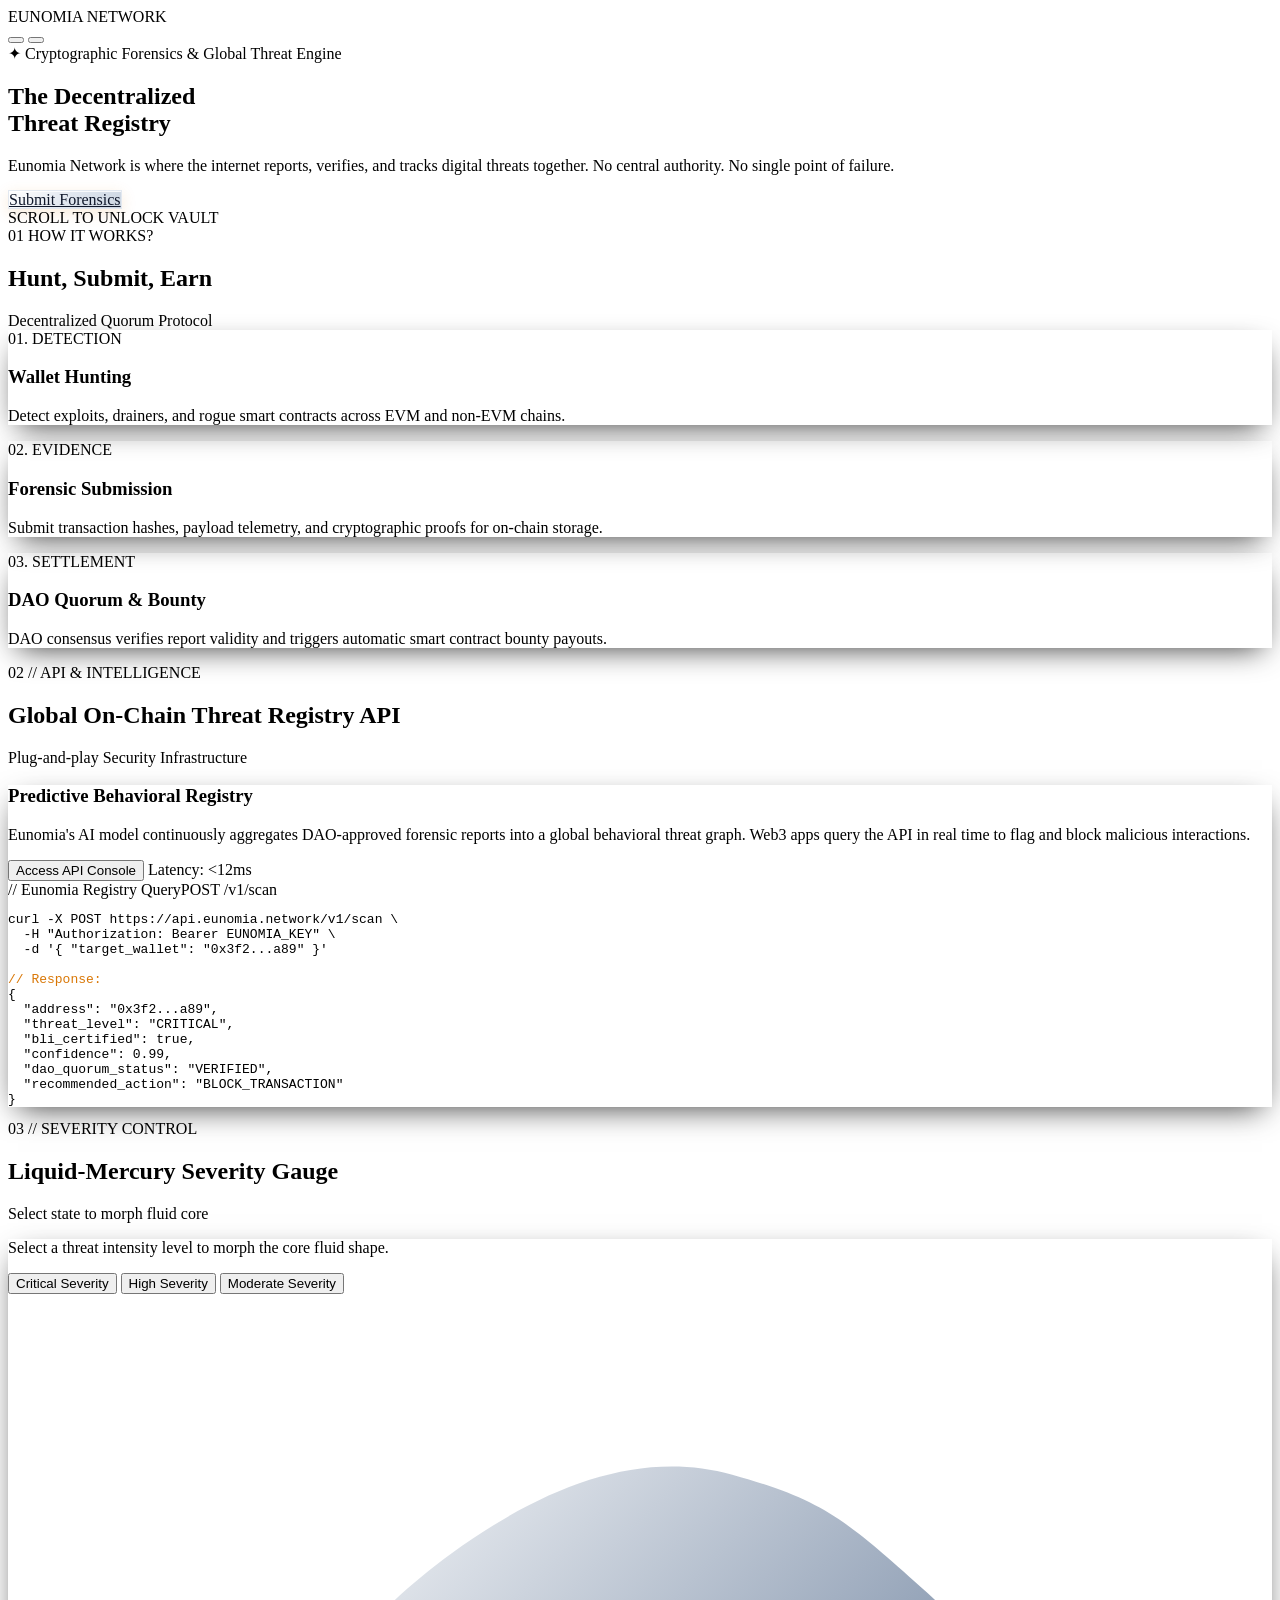
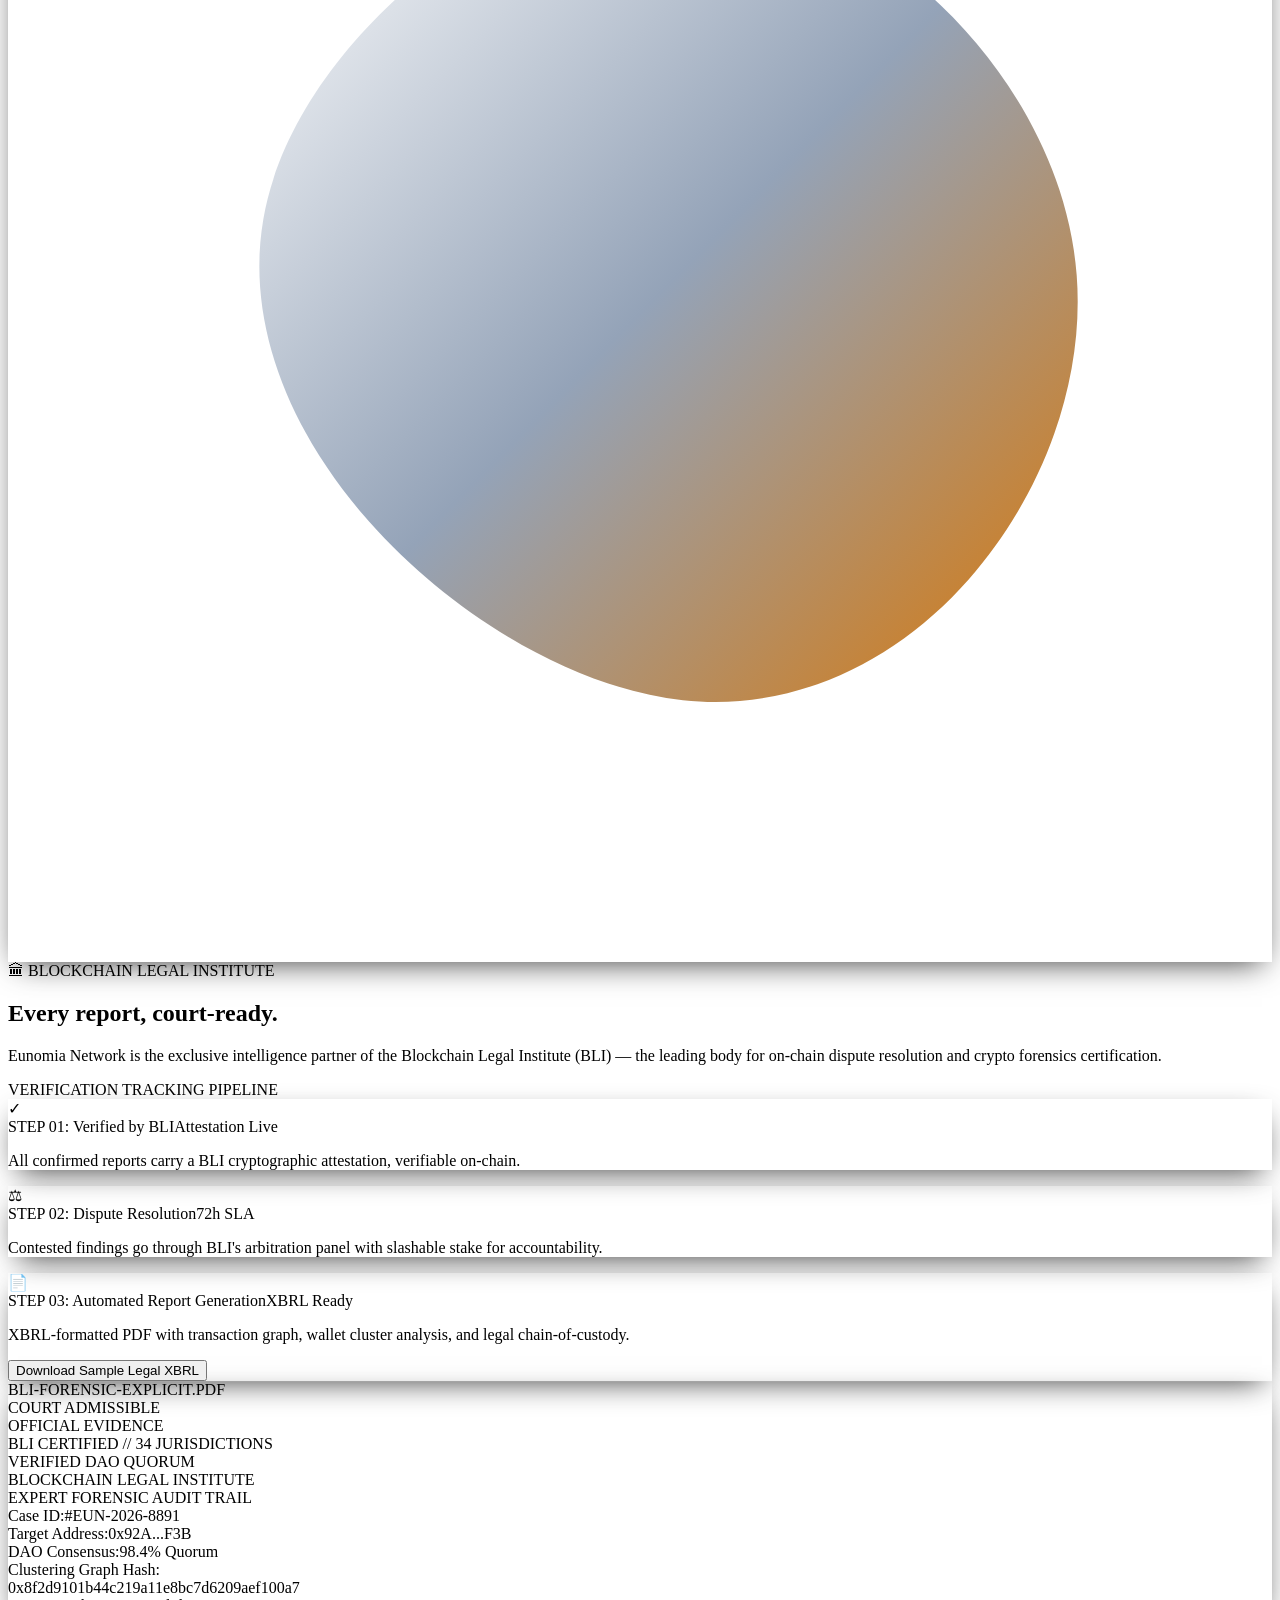
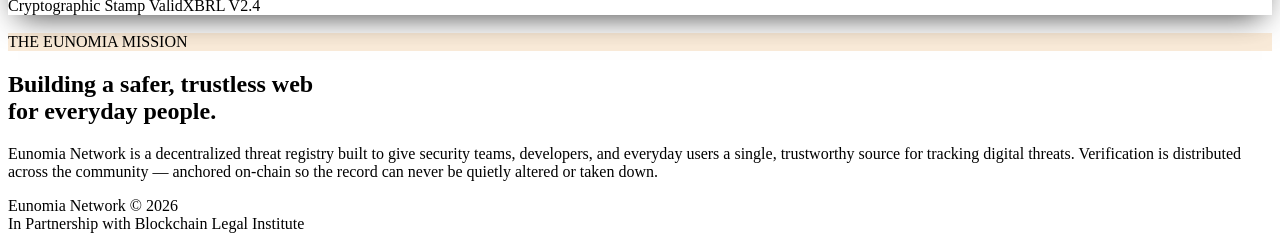
==== index.html @ 3f7b5fd6 "feat: restructure monolithic HTML into organised static site - index.html      clean HTML, CDN scrip" ====
<!DOCTYPE html>
<html lang="en" class="dark scroll-smooth">
<head>
  <meta charset="UTF-8" />
  <meta name="viewport" content="width=device-width, initial-scale=1.0" />
  <title>Eunomia Network // On-Chain Forensics & Threat Registry</title>

  <script src="https://cdn.tailwindcss.com"></script>
  <script src="js/tailwind.config.js"></script>

  <script src="https://unpkg.com/lucide@latest"></script>

  <link rel="preconnect" href="https://fonts.googleapis.com">
  <link rel="preconnect" href="https://fonts.gstatic.com" crossorigin>
  <link href="https://fonts.googleapis.com/css2?family=Plus+Jakarta+Sans:wght@300;400;500;600;700;800&family=JetBrains+Mono:wght@400;500;600&display=swap" rel="stylesheet">

  <!-- wallet.js must be sync BEFORE Alpine's defer so alpine:init fires correctly -->
  <script src="js/wallet.js"></script>
  <script defer src="https://cdn.jsdelivr.net/npm/alpinejs@3.x.x/dist/cdn.min.js"></script>

  <script src="https://cdnjs.cloudflare.com/ajax/libs/three.js/r128/three.min.js"></script>
  <script src="https://cdnjs.cloudflare.com/ajax/libs/gsap/3.12.2/gsap.min.js"></script>
  <script src="https://cdnjs.cloudflare.com/ajax/libs/gsap/3.12.2/ScrollTrigger.min.js"></script>

  <link rel="stylesheet" href="css/styles.css">
</head>

<body x-data="appState"
  class="bg-bgLight dark:bg-bgDark text-gray-900 dark:text-white font-sans antialiased min-h-screen overflow-x-hidden">

  <!-- NAV -->
  <header class="fixed top-4 left-0 w-full z-40 px-6 flex items-center justify-between pointer-events-none">
    <div class="pointer-events-auto bg-cardBgLight/80 dark:bg-cardBgDark/80 backdrop-blur-md border border-cardBorderLight dark:border-cardBorderDark rounded-full px-4 py-2 flex items-center gap-3 shadow-lg">
      <span class="w-2.5 h-2.5 bg-amberAccent rounded-full inline-block animate-ping"></span>
      <span class="text-xs font-bold tracking-wider text-gray-800 dark:text-gray-200">EUNOMIA NETWORK</span>
    </div>
    <div class="pointer-events-auto flex items-center gap-3">
      <button @click="toggleTheme()" class="bg-cardBgLight/80 dark:bg-cardBgDark/80 backdrop-blur-md border border-cardBorderLight dark:border-cardBorderDark rounded-full p-2.5 shadow-lg text-gray-700 dark:text-gray-300 hover:text-amberAccent transition">
        <template x-if="darkMode"><i data-lucide="sun" class="w-4 h-4 text-amberAccent"></i></template>
        <template x-if="!darkMode"><i data-lucide="moon" class="w-4 h-4 text-gray-800"></i></template>
      </button>
      <button @click="walletModalOpen = true" class="bg-cardBgLight/90 dark:bg-cardBgDark/90 backdrop-blur-md border border-cardBorderLight dark:border-cardBorderDark hover:border-amberAccent/60 rounded-full px-5 py-2.5 shadow-lg text-xs font-mono font-semibold flex items-center gap-2.5 text-gray-800 dark:text-gray-100 transition group">
        <i data-lucide="wallet" class="w-4 h-4 text-amberAccent group-hover:scale-110 transition-transform"></i>
        <span x-text="walletConnected ? walletAddress : 'Connect Wallet'"></span>
      </button>
    </div>
  </header>

  <!-- WALLET MODAL -->
  <div x-show="walletModalOpen"
    x-transition:enter="transition ease-out duration-300" x-transition:enter-start="opacity-0" x-transition:enter-end="opacity-100"
    x-transition:leave="transition ease-in duration-200" x-transition:leave-start="opacity-100" x-transition:leave-end="opacity-0"
    @keydown.escape.window="walletModalOpen = false"
    class="fixed inset-0 z-50 flex items-center justify-center p-4 bg-black/60 backdrop-blur-md" style="display:none">
    <div @click.away="walletModalOpen = false" class="metallic-card w-full max-w-md bg-cardBgLight dark:bg-cardBgDark border border-cardBorderLight dark:border-cardBorderDark rounded-2xl p-6 shadow-2xl space-y-6">
      <div class="flex items-center justify-between border-b border-cardBorderLight dark:border-cardBorderDark pb-4">
        <div class="flex items-center gap-2">
          <span class="w-2 h-2 rounded-full bg-amberAccent animate-pulse"></span>
          <h3 class="text-sm font-bold text-gray-900 dark:text-white font-mono">Connect Web3 Wallet</h3>
        </div>
        <button @click="walletModalOpen = false" class="text-gray-400 hover:text-white transition"><i data-lucide="x" class="w-4 h-4"></i></button>
      </div>
      <div class="grid grid-cols-2 gap-2 p-1 bg-gray-100 dark:bg-zinc-900 rounded-xl border border-cardBorderLight dark:border-cardBorderDark text-xs font-mono">
        <button @click="selectedChain='evm'" :class="selectedChain==='evm'?'bg-cardBgLight dark:bg-cardBgDark text-amberAccent shadow-sm':'text-gray-500 hover:text-gray-900 dark:hover:text-gray-200'" class="py-2 rounded-lg transition font-semibold">EVM Chains</button>
        <button @click="selectedChain='solana'" :class="selectedChain==='solana'?'bg-cardBgLight dark:bg-cardBgDark text-amberAccent shadow-sm':'text-gray-500 hover:text-gray-900 dark:hover:text-gray-200'" class="py-2 rounded-lg transition font-semibold">Solana Ecosystem</button>
      </div>
      <div class="space-y-2.5">
        <template x-if="selectedChain==='evm'">
          <div class="space-y-2">
            <button @click="connectBrowserWallet('metamask')" class="w-full flex items-center justify-between p-3.5 bg-gray-50 dark:bg-zinc-900/60 hover:bg-amberGlow border border-cardBorderLight dark:border-cardBorderDark rounded-xl transition group text-left">
              <div class="flex items-center gap-3">
                <div class="w-8 h-8 rounded-lg bg-orange-500/10 border border-orange-500/30 flex items-center justify-center p-1.5">
                  <svg viewBox="0 0 318.6 318.6" fill="none"><path d="M274.1 35.5L174.6 109.4L193 6.5C193.8 1.9 188.3-1.3 184.8 1.8L111.3 66.8L129.8 6.5C130.6 1.9 125.1-1.3 121.6 1.8L22.1 35.5C18.4 36.8 16.5 41 18 44.7L60.5 150.3L2.4 191.6C-.8 193.9-.8 198.7 2.4 201L88.9 262.5C90.7 263.8 93 264.1 95 263.3L157.3 238.8C158.6 238.3 160 238.3 161.3 238.8L223.6 263.3C225.6 264.1 227.9 263.8 229.7 262.5L316.2 201C319.4 198.7 319.4 193.9 316.2 191.6L258.1 150.3L300.6 44.7C302.1 41 300.2 36.8 296.5 35.5H274.1Z" fill="#E17726"/></svg>
                </div>
                <div><div class="text-xs font-bold text-gray-900 dark:text-white">MetaMask</div><div class="text-[10px] text-subtleTextLight dark:text-subtleTextDark font-mono">Injected EVM Provider</div></div>
              </div>
              <i data-lucide="chevron-right" class="w-4 h-4 text-gray-500 group-hover:translate-x-1 transition-transform"></i>
            </button>
            <button @click="connectBrowserWallet('coinbase')" class="w-full flex items-center justify-between p-3.5 bg-gray-50 dark:bg-zinc-900/60 hover:bg-amberGlow border border-cardBorderLight dark:border-cardBorderDark rounded-xl transition group text-left">
              <div class="flex items-center gap-3">
                <div class="w-8 h-8 rounded-lg bg-blue-500/10 border border-blue-500/30 flex items-center justify-center p-1.5">
                  <svg viewBox="0 0 1024 1024" fill="none"><circle cx="512" cy="512" r="512" fill="#0052FF"/><path d="M512 212C346.3 212 212 346.3 212 512s134.3 300 300 300 300-134.3 300-300S677.7 212 512 212zM432 602c-11 0-20-9-20-20V442c0-11 9-20 20-20h160c11 0 20 9 20 20v140c0 11-9 20-20 20H432z" fill="white"/></svg>
                </div>
                <div><div class="text-xs font-bold text-gray-900 dark:text-white">Coinbase Wallet</div><div class="text-[10px] text-subtleTextLight dark:text-subtleTextDark font-mono">SDK & Extension</div></div>
              </div>
              <i data-lucide="chevron-right" class="w-4 h-4 text-gray-500 group-hover:translate-x-1 transition-transform"></i>
            </button>
          </div>
        </template>
        <template x-if="selectedChain==='solana'">
          <div class="space-y-2">
            <button @click="connectSolanaWallet('backpack')" class="w-full flex items-center justify-between p-3.5 bg-gray-50 dark:bg-zinc-900/60 hover:bg-amberGlow border border-cardBorderLight dark:border-cardBorderDark rounded-xl transition group text-left">
              <div class="flex items-center gap-3">
                <div class="w-8 h-8 rounded-lg bg-red-500/10 border border-red-500/30 flex items-center justify-center p-1.5">
                  <svg viewBox="0 0 120 120" fill="none"><rect width="120" height="120" rx="28" fill="#E33E38"/><path d="M35 38a7 7 0 017-7h36a7 7 0 017 7v44a7 7 0 01-7 7H42a7 7 0 01-7-7V38z" fill="white"/><path d="M45 45h30v10H45z" fill="#E33E38"/></svg>
                </div>
                <div><div class="text-xs font-bold text-gray-900 dark:text-white">Backpack</div><div class="text-[10px] text-subtleTextLight dark:text-subtleTextDark font-mono">Solana & xNFT Native</div></div>
              </div>
              <i data-lucide="chevron-right" class="w-4 h-4 text-gray-500 group-hover:translate-x-1 transition-transform"></i>
            </button>
            <button @click="connectSolanaWallet('phantom')" class="w-full flex items-center justify-between p-3.5 bg-gray-50 dark:bg-zinc-900/60 hover:bg-amberGlow border border-cardBorderLight dark:border-cardBorderDark rounded-xl transition group text-left">
              <div class="flex items-center gap-3">
                <div class="w-8 h-8 rounded-lg bg-purple-500/10 border border-purple-500/30 flex items-center justify-center p-1.5">
                  <svg viewBox="0 0 128 128" fill="none"><circle cx="64" cy="64" r="64" fill="#AB9FF2"/><path d="M100.5 64C100.5 83.6 84.6 99.5 65 99.5c-11.3 0-21.3-5.3-27.8-13.5-1.2-1.5.2-3.5 2-3.1 5.5 1.1 11.2.6 16.4-1.6 8.8-3.7 14.7-11.7 15.4-21.2.8-10.1-4.2-19.3-12.5-23.7C55.1 34.6 51.1 33.5 47 33.5c-15.7 0-28.5 12.8-28.5 28.5 0 .8 0 1.7.1 2.5.1 1.4-1.4 2.5-2.8 2-.5-.2-1-.5-1.5-1C13.1 64.1 12.4 62.4 12.4 60.5 12.4 44.5 25.4 31.5 41.5 31.5c4.8 0 9.4 1.2 13.4 3.3C67.1 41.2 75 53.8 75 68c0 10-4.2 18.9-10.9 25.3-1.3 1.2-.3 3.4 1.4 3.3.7-.1 1.3-.1 2-.1C84.6 96.5 98.5 82.6 98.5 66.5c0-.8 0-1.6-.1-2.5-.1-1.5 1.5-2.6 2.9-1.9 1.5.7 1.7 2.5 1.7 4 0 .6-.1 1.3-.1 2-.1-.1-.3-.1-.4-.1z" fill="white"/></svg>
                </div>
                <div><div class="text-xs font-bold text-gray-900 dark:text-white">Phantom</div><div class="text-[10px] text-subtleTextLight dark:text-subtleTextDark font-mono">Solana Extension</div></div>
              </div>
              <i data-lucide="chevron-right" class="w-4 h-4 text-gray-500 group-hover:translate-x-1 transition-transform"></i>
            </button>
          </div>
        </template>
      </div>
      <div class="pt-2 border-t border-cardBorderLight dark:border-cardBorderDark flex items-center justify-between text-[10px] font-mono text-subtleTextLight dark:text-subtleTextDark">
        <span class="flex items-center gap-1"><i data-lucide="lock" class="w-3 h-3 text-amberAccent"></i> Non-custodial</span>
        <span>Eunomia v1.0</span>
      </div>
    </div>
  </div>

  <!-- VAULT / HERO -->
  <div id="vault-wrapper" class="relative w-full h-screen overflow-hidden">
    <div id="vault-door-left" class="vault-door absolute top-0 left-0 w-1/2 h-full z-30 border-r border-cardBorderLight dark:border-cardBorderDark flex items-center justify-end pr-8">
      <div class="w-20 h-20 rounded-full border-2 border-gray-300 dark:border-white/20 flex items-center justify-center">
        <div class="w-12 h-12 rounded-full border border-dashed border-amberAccent animate-spin"></div>
      </div>
    </div>
    <div id="vault-door-right" class="vault-door absolute top-0 right-0 w-1/2 h-full z-30 border-l border-cardBorderLight dark:border-cardBorderDark flex items-center justify-start pl-8">
      <div class="w-20 h-20 rounded-full border-2 border-gray-300 dark:border-white/20 flex items-center justify-center">
        <i data-lucide="shield-check" class="w-7 h-7 text-gray-500 dark:text-gray-400"></i>
      </div>
    </div>
    <section class="relative w-full h-full flex flex-col items-center justify-center text-center px-4">
      <div class="absolute inset-0 pointer-events-none z-0 flex items-center justify-center overflow-visible">
        <div id="globe-canvas-wrapper" class="w-[600px] h-[600px] sm:w-[750px] sm:h-[750px] opacity-40 dark:opacity-50"></div>
      </div>
      <div class="relative z-10 max-w-2xl space-y-6">
        <div class="inline-flex items-center gap-2 px-3.5 py-1 rounded-full border border-amberAccent/30 bg-amberGlow text-amberAccent text-xs font-mono animate-float">
          ✦ Cryptographic Forensics & Global Threat Engine
        </div>
        <h1 class="text-4xl sm:text-5xl md:text-6xl font-bold tracking-tight text-gray-900 dark:text-white leading-[1.15]">
          The Decentralized<br>
          <span class="bg-clip-text text-transparent bg-gradient-to-r from-gray-900 via-gray-700 to-gray-500 dark:from-white dark:via-gray-300 dark:to-gray-500">Threat Registry</span>
        </h1>
        <p class="text-subtleTextLight dark:text-subtleTextDark text-xs sm:text-sm max-w-md mx-auto leading-relaxed">
          Eunomia Network is where the internet reports, verifies, and tracks digital threats together. No central authority. No single point of failure.
        </p>
        <div class="pt-2 flex justify-center gap-4">
          <a href="#workflow" class="btn-white-metallic text-xs font-bold px-7 py-3.5 rounded-full transition flex items-center gap-2.5">
            <i data-lucide="shield-alert" class="w-4 h-4 text-amberAccent"></i> Submit Forensics
          </a>
        </div>
      </div>
      <div class="absolute bottom-8 z-40 flex flex-col items-center gap-1 opacity-50 hover:opacity-100 transition animate-pulseSlow">
        <span class="text-[10px] font-mono tracking-widest text-zinc-500 dark:text-zinc-600">SCROLL TO UNLOCK VAULT</span>
        <i data-lucide="chevron-down" class="w-4 h-4 text-zinc-500 dark:text-zinc-600"></i>
      </div>
    </section>
  </div>

  <!-- MAIN SECTIONS -->
  <main class="max-w-5xl mx-auto px-6 py-20 space-y-32">

    <!-- 01 WORKFLOW -->
    <section id="workflow" class="space-y-8">
      <div class="flex flex-col md:flex-row md:items-end justify-between gap-4 border-b border-cardBorderLight dark:border-cardBorderDark pb-6">
        <div>
          <span class="bg-gray-100 dark:bg-zinc-900 border border-cardBorderLight dark:border-cardBorderDark text-[10px] text-amberAccent px-3 py-1 rounded-full font-mono">01 HOW IT WORKS?</span>
          <h2 class="text-2xl font-bold text-gray-900 dark:text-white tracking-tight mt-3">Hunt, Submit, Earn</h2>
        </div>
        <div class="text-xs font-mono text-subtleTextLight dark:text-subtleTextDark">Decentralized Quorum Protocol</div>
      </div>
      <div class="grid grid-cols-1 md:grid-cols-3 gap-6">
        <div class="metallic-card bg-cardBgLight dark:bg-cardBgDark border border-cardBorderLight dark:border-cardBorderDark rounded-2xl p-6 group">
          <div class="w-10 h-10 rounded-xl bg-gray-100 dark:bg-zinc-800 flex items-center justify-center text-amberAccent mb-6 group-hover:scale-110 transition-transform"><i data-lucide="crosshair" class="w-5 h-5"></i></div>
          <span class="text-[10px] font-mono text-amberAccent font-semibold block mb-1">01. DETECTION</span>
          <h3 class="text-sm font-bold text-gray-900 dark:text-white mb-2">Wallet Hunting</h3>
          <p class="text-xs text-subtleTextLight dark:text-subtleTextDark leading-relaxed">Detect exploits, drainers, and rogue smart contracts across EVM and non-EVM chains.</p>
        </div>
        <div class="metallic-card bg-cardBgLight dark:bg-cardBgDark border border-cardBorderLight dark:border-cardBorderDark rounded-2xl p-6 group">
          <div class="w-10 h-10 rounded-xl bg-gray-100 dark:bg-zinc-800 flex items-center justify-center text-amberAccent mb-6 group-hover:scale-110 transition-transform"><i data-lucide="file-check-2" class="w-5 h-5"></i></div>
          <span class="text-[10px] font-mono text-amberAccent font-semibold block mb-1">02. EVIDENCE</span>
          <h3 class="text-sm font-bold text-gray-900 dark:text-white mb-2">Forensic Submission</h3>
          <p class="text-xs text-subtleTextLight dark:text-subtleTextDark leading-relaxed">Submit transaction hashes, payload telemetry, and cryptographic proofs for on-chain storage.</p>
        </div>
        <div class="metallic-card bg-cardBgLight dark:bg-cardBgDark border border-cardBorderLight dark:border-cardBorderDark rounded-2xl p-6 group">
          <div class="w-10 h-10 rounded-xl bg-gray-100 dark:bg-zinc-800 flex items-center justify-center text-amberAccent mb-6 group-hover:scale-110 transition-transform"><i data-lucide="award" class="w-5 h-5"></i></div>
          <span class="text-[10px] font-mono text-amberAccent font-semibold block mb-1">03. SETTLEMENT</span>
          <h3 class="text-sm font-bold text-gray-900 dark:text-white mb-2">DAO Quorum & Bounty</h3>
          <p class="text-xs text-subtleTextLight dark:text-subtleTextDark leading-relaxed">DAO consensus verifies report validity and triggers automatic smart contract bounty payouts.</p>
        </div>
      </div>
    </section>

    <!-- 02 API -->
    <section class="space-y-8">
      <div class="flex flex-col md:flex-row md:items-end justify-between gap-4 border-b border-cardBorderLight dark:border-cardBorderDark pb-6">
        <div>
          <span class="bg-gray-100 dark:bg-zinc-900 border border-cardBorderLight dark:border-cardBorderDark text-[10px] text-amberAccent px-3 py-1 rounded-full font-mono">02 // API & INTELLIGENCE</span>
          <h2 class="text-2xl font-bold text-gray-900 dark:text-white tracking-tight mt-3">Global On-Chain Threat Registry API</h2>
        </div>
        <div class="text-xs font-mono text-subtleTextLight dark:text-subtleTextDark">Plug-and-play Security Infrastructure</div>
      </div>
      <div class="metallic-card bg-cardBgLight dark:bg-cardBgDark border border-cardBorderLight dark:border-cardBorderDark rounded-2xl p-8 grid grid-cols-1 md:grid-cols-2 gap-8 items-center">
        <div class="space-y-4">
          <h3 class="text-lg font-bold text-gray-900 dark:text-white">Predictive Behavioral Registry</h3>
          <p class="text-xs text-subtleTextLight dark:text-subtleTextDark leading-relaxed">Eunomia's AI model continuously aggregates DAO-approved forensic reports into a global behavioral threat graph. Web3 apps query the API in real time to flag and block malicious interactions.</p>
          <div class="pt-2 flex items-center gap-3">
            <button class="bg-gray-900 dark:bg-white text-white dark:text-black font-semibold text-xs px-4 py-2.5 rounded-xl flex items-center gap-2 hover:opacity-90 transition">
              <i data-lucide="terminal" class="w-4 h-4"></i> Access API Console
            </button>
            <span class="text-xs font-mono text-amberAccent">Latency: &lt;12ms</span>
          </div>
        </div>
        <div class="bg-black/80 rounded-xl p-4 border border-cardBorderLight dark:border-cardBorderDark font-mono text-[11px] text-gray-300 overflow-x-auto shadow-inner">
          <div class="flex items-center justify-between text-gray-500 border-b border-zinc-800 pb-2 mb-2">
            <span>// Eunomia Registry Query</span><span class="text-amberAccent">POST /v1/scan</span>
          </div>
          <pre><code>curl -X POST https://api.eunomia.network/v1/scan \
  -H "Authorization: Bearer EUNOMIA_KEY" \
  -d '{ "target_wallet": "0x3f2...a89" }'

<span style="color:#D97706">// Response:</span>
{
  "address": "0x3f2...a89",
  "threat_level": "CRITICAL",
  "bli_certified": true,
  "confidence": 0.99,
  "dao_quorum_status": "VERIFIED",
  "recommended_action": "BLOCK_TRANSACTION"
}</code></pre>
        </div>
      </div>
    </section>

    <!-- 03 SEVERITY -->
    <section x-data="{ severity: 'critical' }" class="space-y-8">
      <div class="flex flex-col md:flex-row md:items-end justify-between gap-4 border-b border-cardBorderLight dark:border-cardBorderDark pb-6">
        <div>
          <span class="bg-gray-100 dark:bg-zinc-900 border border-cardBorderLight dark:border-cardBorderDark text-[10px] text-amberAccent px-3 py-1 rounded-full font-mono">03 // SEVERITY CONTROL</span>
          <h2 class="text-2xl font-bold text-gray-900 dark:text-white tracking-tight mt-3">Liquid-Mercury Severity Gauge</h2>
        </div>
        <div class="text-xs font-mono text-subtleTextLight dark:text-subtleTextDark">Select state to morph fluid core</div>
      </div>
      <div class="metallic-card bg-cardBgLight dark:bg-cardBgDark border border-cardBorderLight dark:border-cardBorderDark rounded-2xl p-8 grid grid-cols-1 md:grid-cols-12 gap-8 items-center">
        <div class="md:col-span-5 space-y-4">
          <p class="text-xs text-subtleTextLight dark:text-subtleTextDark leading-relaxed">Select a threat intensity level to morph the core fluid shape.</p>
          <div class="flex flex-col gap-2">
            <button @click="severity='critical'; animateMercury('#EF4444')" :class="severity==='critical'?'bg-red-500/10 border-red-500 text-red-500 font-semibold':'bg-gray-50 dark:bg-zinc-900 border-cardBorderLight dark:border-cardBorderDark text-gray-600 dark:text-gray-400'" class="px-4 py-3 rounded-xl border text-xs font-mono flex items-center justify-between transition-all">
              <span>Critical Severity</span><span class="w-2 h-2 rounded-full bg-red-500"></span>
            </button>
            <button @click="severity='high'; animateMercury('#D97706')" :class="severity==='high'?'bg-amber-500/10 border-amber-500 text-amber-500 font-semibold':'bg-gray-50 dark:bg-zinc-900 border-cardBorderLight dark:border-cardBorderDark text-gray-600 dark:text-gray-400'" class="px-4 py-3 rounded-xl border text-xs font-mono flex items-center justify-between transition-all">
              <span>High Severity</span><span class="w-2 h-2 rounded-full bg-amber-500"></span>
            </button>
            <button @click="severity='medium'; animateMercury('#4F46E5')" :class="severity==='medium'?'bg-indigo-500/10 border-indigo-500 text-indigo-500 font-semibold':'bg-gray-50 dark:bg-zinc-900 border-cardBorderLight dark:border-cardBorderDark text-gray-600 dark:text-gray-400'" class="px-4 py-3 rounded-xl border text-xs font-mono flex items-center justify-between transition-all">
              <span>Moderate Severity</span><span class="w-2 h-2 rounded-full bg-indigo-500"></span>
            </button>
          </div>
        </div>
        <div class="md:col-span-7 flex flex-col items-center justify-center p-6 bg-gray-50 dark:bg-black/40 rounded-2xl border border-cardBorderLight dark:border-cardBorderDark">
          <div class="relative w-56 h-56 flex items-center justify-center">
            <div class="absolute inset-0 rounded-full border-4 border-cardBorderLight dark:border-white/10 shadow-inner"></div>
            <svg viewBox="0 0 200 200" class="w-44 h-44 filter drop-shadow-md">
              <defs>
                <linearGradient id="mercuryGradient" x1="0%" y1="0%" x2="100%" y2="100%">
                  <stop id="grad-stop-1" offset="0%" stop-color="#FFFFFF"/>
                  <stop id="grad-stop-2" offset="50%" stop-color="#94A3B8"/>
                  <stop id="grad-stop-3" offset="100%" stop-color="#D97706"/>
                </linearGradient>
              </defs>
              <path id="mercury-blob" fill="url(#mercuryGradient)" d="M45.5,-52.7C58.3,-41.3,67.8,-25.1,69.1,-8C70.4,9.1,63.5,27.1,52,40.1C40.5,53.1,24.4,61.1,6.8,59.2C-10.8,57.3,-29.9,45.5,-42.8,31C-55.7,16.5,-62.4,-0.7,-59.6,-16.9C-56.8,-33.1,-44.5,-48.3,-29.9,-58.9C-15.3,-69.5,-0.2,-75.5,14.6,-71.4C29.4,-67.3,32.7,-64.1,45.5,-52.7Z" transform="translate(100 100)"/>
            </svg>
          </div>
          <span class="text-xs font-mono text-gray-500 mt-4" x-text="`Core State: ${severity.toUpperCase()}`"></span>
        </div>
      </div>
    </section>

    <!-- 04 COURT FORENSICS -->
    <section class="space-y-8">
      <div class="space-y-4 border-b border-cardBorderLight dark:border-cardBorderDark pb-6">
        <div class="inline-flex items-center gap-2 px-3 py-1 rounded-full bg-amberGlow border border-amberAccent/30 text-[11px] font-mono font-semibold text-amberAccent">🏛 BLOCKCHAIN LEGAL INSTITUTE</div>
        <h2 class="text-3xl sm:text-4xl font-extrabold text-gray-900 dark:text-white tracking-tight">Every report, court-ready.</h2>
        <p class="text-xs sm:text-sm text-subtleTextLight dark:text-subtleTextDark max-w-2xl leading-relaxed">Eunomia Network is the exclusive intelligence partner of the Blockchain Legal Institute (BLI) — the leading body for on-chain dispute resolution and crypto forensics certification.</p>
      </div>
      <div class="grid grid-cols-1 lg:grid-cols-12 gap-8 items-start">
        <div class="lg:col-span-7 space-y-4">
          <span class="text-[10px] font-mono text-amberAccent font-semibold tracking-wider block mb-2">VERIFICATION TRACKING PIPELINE</span>
          <div class="relative pl-6 space-y-6 before:absolute before:left-2.5 before:top-3 before:bottom-3 before:w-0.5 before:bg-cardBorderLight dark:before:bg-cardBorderDark">
            <div class="relative metallic-card bg-cardBgLight dark:bg-cardBgDark border border-cardBorderLight dark:border-cardBorderDark rounded-xl p-5">
              <div class="absolute -left-[31px] top-5 w-5 h-5 rounded-full bg-amberAccent text-black flex items-center justify-center text-[10px] font-bold shadow-md">✓</div>
              <div class="flex items-center justify-between mb-1"><span class="text-xs font-bold text-gray-900 dark:text-white font-mono">STEP 01: Verified by BLI</span><span class="text-[10px] font-mono text-amberAccent bg-amberAccent/10 px-2 py-0.5 rounded">Attestation Live</span></div>
              <p class="text-xs text-subtleTextLight dark:text-subtleTextDark leading-relaxed">All confirmed reports carry a BLI cryptographic attestation, verifiable on-chain.</p>
            </div>
            <div class="relative metallic-card bg-cardBgLight dark:bg-cardBgDark border border-cardBorderLight dark:border-cardBorderDark rounded-xl p-5">
              <div class="absolute -left-[31px] top-5 w-5 h-5 rounded-full bg-gray-300 dark:bg-zinc-700 text-gray-900 dark:text-white flex items-center justify-center text-[10px] font-bold shadow-md">⚖</div>
              <div class="flex items-center justify-between mb-1"><span class="text-xs font-bold text-gray-900 dark:text-white font-mono">STEP 02: Dispute Resolution</span><span class="text-[10px] font-mono text-gray-500 bg-gray-500/10 px-2 py-0.5 rounded">72h SLA</span></div>
              <p class="text-xs text-subtleTextLight dark:text-subtleTextDark leading-relaxed">Contested findings go through BLI's arbitration panel with slashable stake for accountability.</p>
            </div>
            <div class="relative metallic-card bg-cardBgLight dark:bg-cardBgDark border border-cardBorderLight dark:border-cardBorderDark rounded-xl p-5">
              <div class="absolute -left-[31px] top-5 w-5 h-5 rounded-full bg-gray-300 dark:bg-zinc-700 text-gray-900 dark:text-white flex items-center justify-center text-[10px] font-bold shadow-md">📄</div>
              <div class="flex items-center justify-between mb-1"><span class="text-xs font-bold text-gray-900 dark:text-white font-mono">STEP 03: Automated Report Generation</span><span class="text-[10px] font-mono text-gray-500 bg-gray-500/10 px-2 py-0.5 rounded">XBRL Ready</span></div>
              <p class="text-xs text-subtleTextLight dark:text-subtleTextDark leading-relaxed mb-3">XBRL-formatted PDF with transaction graph, wallet cluster analysis, and legal chain-of-custody.</p>
              <button class="text-xs font-mono font-semibold text-amberAccent hover:underline flex items-center gap-1"><i data-lucide="download" class="w-3.5 h-3.5"></i> Download Sample Legal XBRL</button>
            </div>
          </div>
        </div>
        <div class="lg:col-span-5">
          <div class="metallic-card bg-cardBgLight dark:bg-cardBgDark border border-cardBorderLight dark:border-cardBorderDark rounded-2xl p-6 relative overflow-hidden">
            <div class="flex items-center justify-between border-b border-cardBorderLight dark:border-cardBorderDark pb-3 mb-4">
              <div class="flex items-center gap-2"><i data-lucide="file-text" class="w-4 h-4 text-amberAccent"></i><span class="text-xs font-mono font-bold text-gray-800 dark:text-gray-200">BLI-FORENSIC-EXPLICIT.PDF</span></div>
              <span class="text-[9px] font-mono bg-amberAccent/10 text-amberAccent px-2 py-0.5 rounded">COURT ADMISSIBLE</span>
            </div>
            <div class="bg-gray-50 dark:bg-zinc-950 p-5 rounded-xl border border-cardBorderLight dark:border-cardBorderDark space-y-4 relative font-mono text-[10px]">
              <div class="absolute top-4 right-4 border-2 border-amberAccent text-amberAccent rounded-lg p-2 transform rotate-12 text-center opacity-90 pointer-events-none">
                <div class="font-bold text-[9px] uppercase tracking-wider">OFFICIAL EVIDENCE</div>
                <div class="text-[7px]">BLI CERTIFIED // 34 JURISDICTIONS</div>
                <div class="text-[8px] font-bold mt-0.5">VERIFIED DAO QUORUM</div>
              </div>
              <div><div class="text-xs font-bold text-gray-900 dark:text-white">BLOCKCHAIN LEGAL INSTITUTE</div><div class="text-gray-400">EXPERT FORENSIC AUDIT TRAIL</div></div>
              <div class="space-y-1.5 pt-2 border-t border-cardBorderLight dark:border-zinc-800 text-gray-600 dark:text-gray-400">
                <div class="flex justify-between"><span class="text-gray-400">Case ID:</span><span>#EUN-2026-8891</span></div>
                <div class="flex justify-between"><span class="text-gray-400">Target Address:</span><span class="text-amberAccent font-bold">0x92A...F3B</span></div>
                <div class="flex justify-between"><span class="text-gray-400">DAO Consensus:</span><span class="text-amberAccent font-bold">98.4% Quorum</span></div>
              </div>
              <div class="pt-2"><div class="text-gray-400 mb-1">Clustering Graph Hash:</div><div class="bg-white dark:bg-zinc-900 p-2 rounded border border-cardBorderLight dark:border-zinc-800 text-[9px] text-zinc-500 truncate">0x8f2d9101b44c219a11e8bc7d6209aef100a7</div></div>
              <div class="pt-3 border-t border-cardBorderLight dark:border-zinc-800 flex justify-between items-center text-[9px] text-gray-400">
                <span>Cryptographic Stamp Valid</span><span class="text-amberAccent font-bold">XBRL V2.4</span>
              </div>
            </div>
          </div>
        </div>
      </div>
    </section>

  </main>

  <!-- FOOTER -->
  <footer class="relative w-full overflow-hidden border-t border-cardBorderLight dark:border-cardBorderDark mt-20">
    <div class="absolute inset-0 z-0">
      <img src="https://images.unsplash.com/photo-1529156069898-49953e39b3ac?auto=format&fit=crop&w=1920&q=80" alt="" class="w-full h-full object-cover filter grayscale contrast-125 brightness-75"/>
      <div class="absolute inset-0 bg-gradient-to-t from-bgDark via-bgDark/85 to-bgDark/70"></div>
    </div>
    <div class="relative z-10 max-w-4xl mx-auto px-6 py-24 text-center space-y-6">
      <div class="inline-flex items-center gap-2 px-3 py-1 rounded-full border border-amberAccent/30 text-amberAccent text-[11px] font-mono" style="background:rgba(217,119,6,0.15)">
        <span class="w-1.5 h-1.5 rounded-full bg-amberAccent animate-ping"></span> THE EUNOMIA MISSION
      </div>
      <h2 class="text-3xl sm:text-4xl md:text-5xl font-extrabold tracking-tight text-white leading-tight">
        Building a safer, trustless web<br class="hidden sm:inline"> for everyday people.
      </h2>
      <p class="text-xs sm:text-sm text-gray-300 max-w-2xl mx-auto leading-relaxed">
        Eunomia Network is a decentralized threat registry built to give security teams, developers, and everyday users a single, trustworthy source for tracking digital threats. Verification is distributed across the community — anchored on-chain so the record can never be quietly altered or taken down.
      </p>
      <div class="pt-12 border-t border-white/10 flex flex-col sm:flex-row items-center justify-between gap-4 text-[11px] font-mono text-gray-400">
        <div class="flex items-center gap-2"><span class="w-2 h-2 rounded-full bg-amberAccent"></span> Eunomia Network © 2026</div>
        <div>In Partnership with Blockchain Legal Institute</div>
      </div>
    </div>
  </footer>

  <!-- Scripts (order matters: sphere → animations → app) -->
  <script src="js/sphere.js"></script>
  <script src="js/animations.js"></script>
  <script src="js/app.js"></script>
</body>
</html>
---- css/styles.css ----
* {
  transition:
    background-color 0.3s cubic-bezier(0.4, 0, 0.2, 1),
    border-color     0.3s cubic-bezier(0.4, 0, 0.2, 1),
    color            0.3s cubic-bezier(0.4, 0, 0.2, 1);
}
.metallic-card {
  box-shadow: 0 10px 30px -10px rgba(0,0,0,0.08);
  transition: transform 0.3s cubic-bezier(0.16,1,0.3,1), box-shadow 0.3s ease, border-color 0.3s ease;
}
.metallic-card:hover { transform: translateY(-3px); }
.dark .metallic-card { box-shadow: inset 0 1px 0 0 rgba(255,255,255,0.08), 0 10px 30px -10px rgba(0,0,0,0.8); }
.btn-white-metallic {
  background: linear-gradient(135deg,#FFFFFF 0%,#E2E8F0 50%,#CBD5E1 100%);
  color:#0F172A;
  box-shadow: 0 4px 15px rgba(217,119,6,0.15), inset 0 1px 0 rgba(255,255,255,0.8);
  border:1px solid #E2E8F0;
}
.btn-white-metallic:hover {
  background: linear-gradient(135deg,#FFFFFF 0%,#F1F5F9 100%);
  box-shadow: 0 6px 20px rgba(217,119,6,0.25), inset 0 1px 0 rgba(255,255,255,1);
  transform: translateY(-1px);
}
.vault-door { background: linear-gradient(180deg,#f3f4f6 0%,#e5e7eb 100%); }
.dark .vault-door { background: linear-gradient(180deg,#111113 0%,#080809 100%); }
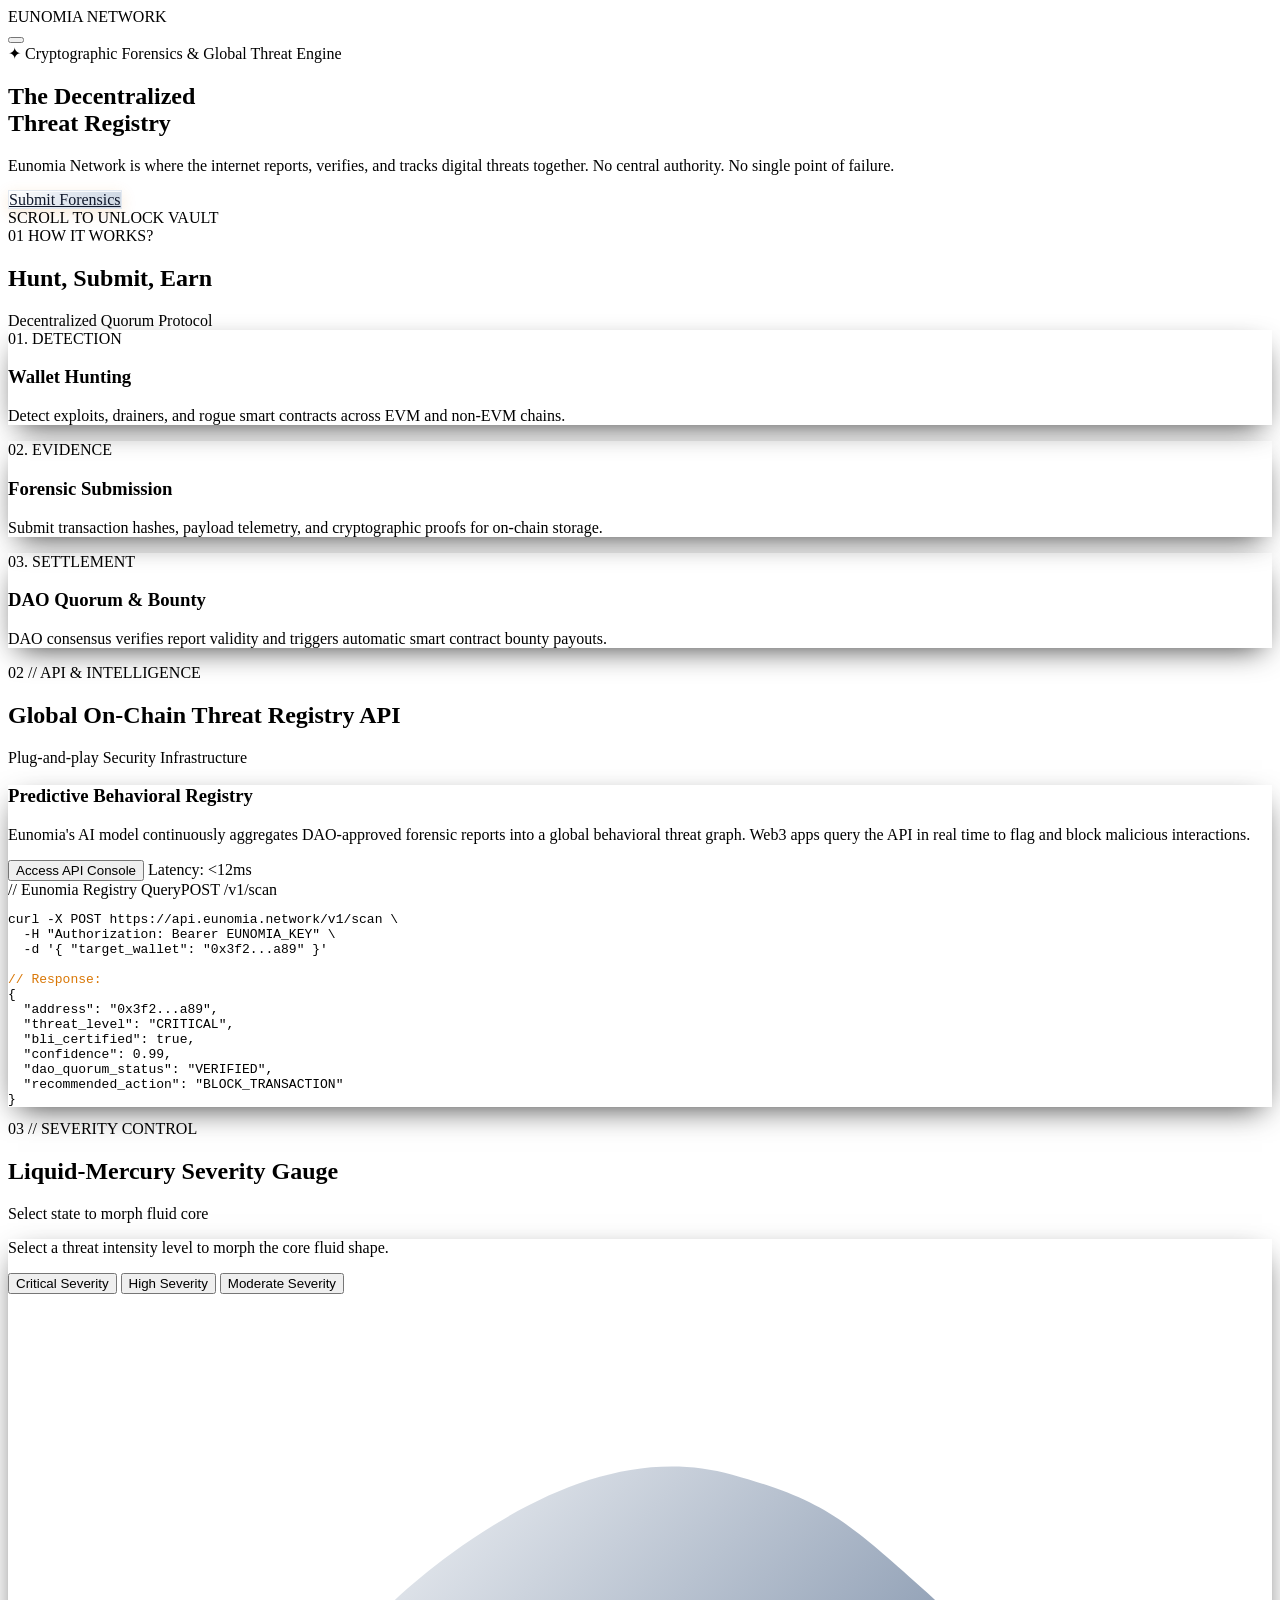
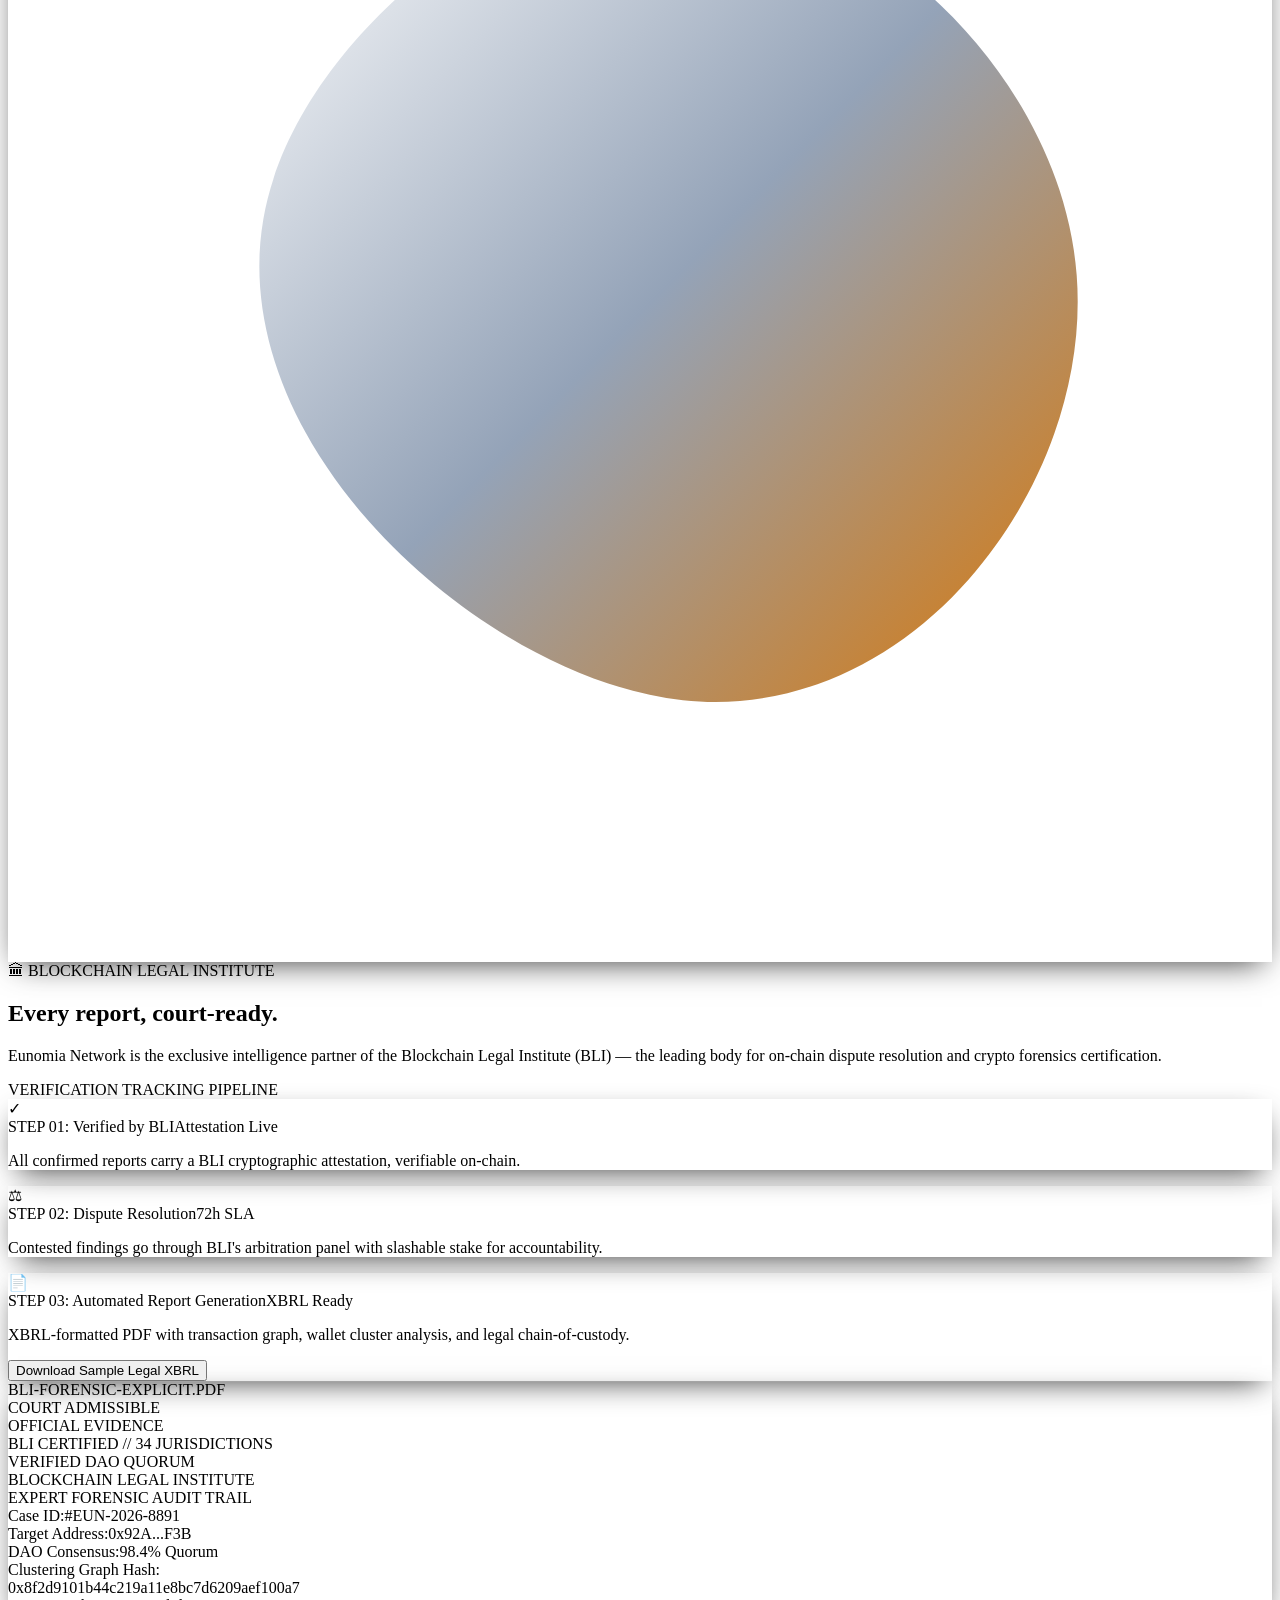
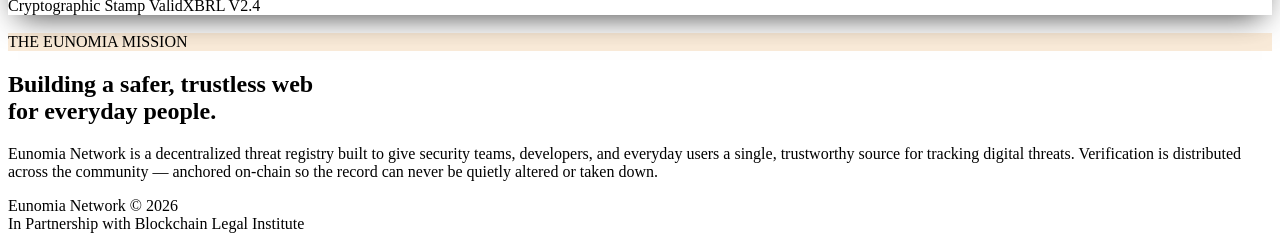
==== commit ec0b66fa: "Add Supabase anon key for email auth" ====
--- a/index.html
+++ b/index.html
@@ -5,6 +5,7 @@
   <meta name="viewport" content="width=device-width, initial-scale=1.0" />
   <title>Eunomia Network // On-Chain Forensics & Threat Registry</title>
 
+  <script src="js/theme-init.js"></script>
   <script src="https://cdn.tailwindcss.com"></script>
   <script src="js/tailwind.config.js"></script>
 
@@ -14,8 +15,10 @@
   <link rel="preconnect" href="https://fonts.gstatic.com" crossorigin>
   <link href="https://fonts.googleapis.com/css2?family=Plus+Jakarta+Sans:wght@300;400;500;600;700;800&family=JetBrains+Mono:wght@400;500;600&display=swap" rel="stylesheet">
 
-  <!-- wallet.js must be sync BEFORE Alpine's defer so alpine:init fires correctly -->
-  <script src="js/wallet.js"></script>
+  <!-- auth.js must be sync BEFORE Alpine's defer so alpine:init fires correctly -->
+  <script src="https://unpkg.com/@supabase/supabase-js@2"></script>
+  <script src="https://cdnjs.cloudflare.com/ajax/libs/ethers/5.7.2/ethers.umd.min.js"></script>
+  <script src="js/auth.js"></script>
   <script defer src="https://cdn.jsdelivr.net/npm/alpinejs@3.x.x/dist/cdn.min.js"></script>
 
   <script src="https://cdnjs.cloudflare.com/ajax/libs/three.js/r128/three.min.js"></script>
@@ -39,79 +42,144 @@
         <template x-if="darkMode"><i data-lucide="sun" class="w-4 h-4 text-amberAccent"></i></template>
         <template x-if="!darkMode"><i data-lucide="moon" class="w-4 h-4 text-gray-800"></i></template>
       </button>
-      <button @click="walletModalOpen = true" class="bg-cardBgLight/90 dark:bg-cardBgDark/90 backdrop-blur-md border border-cardBorderLight dark:border-cardBorderDark hover:border-amberAccent/60 rounded-full px-5 py-2.5 shadow-lg text-xs font-mono font-semibold flex items-center gap-2.5 text-gray-800 dark:text-gray-100 transition group">
-        <i data-lucide="wallet" class="w-4 h-4 text-amberAccent group-hover:scale-110 transition-transform"></i>
-        <span x-text="walletConnected ? walletAddress : 'Connect Wallet'"></span>
-      </button>
+      <!-- Auth button -->
+      <template x-if="!isAuthenticated && !authLoading">
+        <button @click="openAuth()" class="bg-cardBgLight/90 dark:bg-cardBgDark/90 backdrop-blur-md border border-cardBorderLight dark:border-cardBorderDark hover:border-amberAccent/60 rounded-full px-5 py-2.5 shadow-lg text-xs font-mono font-semibold flex items-center gap-2.5 text-gray-800 dark:text-gray-100 transition group">
+          <i data-lucide="log-in" class="w-4 h-4 text-amberAccent group-hover:scale-110 transition-transform"></i>
+          <span>Sign In</span>
+        </button>
+      </template>
+      <!-- User badge (logged in) -->
+      <template x-if="isAuthenticated">
+        <div class="flex items-center gap-2">
+          <a href="onboard.html" class="bg-cardBgLight/90 dark:bg-cardBgDark/90 backdrop-blur-md border border-cardBorderLight dark:border-cardBorderDark hover:border-amberAccent/60 rounded-full px-4 py-2.5 shadow-lg text-xs font-mono font-semibold flex items-center gap-2.5 text-gray-800 dark:text-gray-100 transition">
+            <template x-if="userAvatar">
+              <img :src="userAvatar" class="w-5 h-5 rounded-full object-cover" alt="" />
+            </template>
+            <template x-if="!userAvatar">
+              <span class="w-5 h-5 rounded-full bg-amberAccent/20 text-amberAccent flex items-center justify-center text-[10px] font-bold" x-text="userInitials"></span>
+            </template>
+            <span x-text="userDisplayName"></span>
+          </a>
+          <button @click="signOut()" class="bg-cardBgLight/80 dark:bg-cardBgDark/80 backdrop-blur-md border border-cardBorderLight dark:border-cardBorderDark rounded-full p-2.5 shadow-lg text-gray-500 hover:text-red-400 transition" title="Sign out">
+            <i data-lucide="log-out" class="w-4 h-4"></i>
+          </button>
+        </div>
+      </template>
+      <!-- Loading spinner -->
+      <template x-if="authLoading">
+        <div class="w-10 h-10 rounded-full border-2 border-cardBorderLight dark:border-cardBorderDark border-t-amberAccent animate-spin"></div>
+      </template>
     </div>
   </header>
 
-  <!-- WALLET MODAL -->
-  <div x-show="walletModalOpen"
+  <!-- AUTH MODAL -->
+  <div x-show="authModalOpen"
     x-transition:enter="transition ease-out duration-300" x-transition:enter-start="opacity-0" x-transition:enter-end="opacity-100"
     x-transition:leave="transition ease-in duration-200" x-transition:leave-start="opacity-100" x-transition:leave-end="opacity-0"
-    @keydown.escape.window="walletModalOpen = false"
+    @keydown.escape.window="authModalOpen = false"
     class="fixed inset-0 z-50 flex items-center justify-center p-4 bg-black/60 backdrop-blur-md" style="display:none">
-    <div @click.away="walletModalOpen = false" class="metallic-card w-full max-w-md bg-cardBgLight dark:bg-cardBgDark border border-cardBorderLight dark:border-cardBorderDark rounded-2xl p-6 shadow-2xl space-y-6">
+    <div @click.away="authModalOpen = false" class="metallic-card w-full max-w-md bg-cardBgLight dark:bg-cardBgDark border border-cardBorderLight dark:border-cardBorderDark rounded-2xl p-6 shadow-2xl space-y-6">
+      <!-- Header -->
       <div class="flex items-center justify-between border-b border-cardBorderLight dark:border-cardBorderDark pb-4">
         <div class="flex items-center gap-2">
           <span class="w-2 h-2 rounded-full bg-amberAccent animate-pulse"></span>
-          <h3 class="text-sm font-bold text-gray-900 dark:text-white font-mono">Connect Web3 Wallet</h3>
-        </div>
-        <button @click="walletModalOpen = false" class="text-gray-400 hover:text-white transition"><i data-lucide="x" class="w-4 h-4"></i></button>
-      </div>
-      <div class="grid grid-cols-2 gap-2 p-1 bg-gray-100 dark:bg-zinc-900 rounded-xl border border-cardBorderLight dark:border-cardBorderDark text-xs font-mono">
-        <button @click="selectedChain='evm'" :class="selectedChain==='evm'?'bg-cardBgLight dark:bg-cardBgDark text-amberAccent shadow-sm':'text-gray-500 hover:text-gray-900 dark:hover:text-gray-200'" class="py-2 rounded-lg transition font-semibold">EVM Chains</button>
-        <button @click="selectedChain='solana'" :class="selectedChain==='solana'?'bg-cardBgLight dark:bg-cardBgDark text-amberAccent shadow-sm':'text-gray-500 hover:text-gray-900 dark:hover:text-gray-200'" class="py-2 rounded-lg transition font-semibold">Solana Ecosystem</button>
-      </div>
-      <div class="space-y-2.5">
-        <template x-if="selectedChain==='evm'">
-          <div class="space-y-2">
-            <button @click="connectBrowserWallet('metamask')" class="w-full flex items-center justify-between p-3.5 bg-gray-50 dark:bg-zinc-900/60 hover:bg-amberGlow border border-cardBorderLight dark:border-cardBorderDark rounded-xl transition group text-left">
-              <div class="flex items-center gap-3">
-                <div class="w-8 h-8 rounded-lg bg-orange-500/10 border border-orange-500/30 flex items-center justify-center p-1.5">
-                  <svg viewBox="0 0 318.6 318.6" fill="none"><path d="M274.1 35.5L174.6 109.4L193 6.5C193.8 1.9 188.3-1.3 184.8 1.8L111.3 66.8L129.8 6.5C130.6 1.9 125.1-1.3 121.6 1.8L22.1 35.5C18.4 36.8 16.5 41 18 44.7L60.5 150.3L2.4 191.6C-.8 193.9-.8 198.7 2.4 201L88.9 262.5C90.7 263.8 93 264.1 95 263.3L157.3 238.8C158.6 238.3 160 238.3 161.3 238.8L223.6 263.3C225.6 264.1 227.9 263.8 229.7 262.5L316.2 201C319.4 198.7 319.4 193.9 316.2 191.6L258.1 150.3L300.6 44.7C302.1 41 300.2 36.8 296.5 35.5H274.1Z" fill="#E17726"/></svg>
-                </div>
-                <div><div class="text-xs font-bold text-gray-900 dark:text-white">MetaMask</div><div class="text-[10px] text-subtleTextLight dark:text-subtleTextDark font-mono">Injected EVM Provider</div></div>
+          <h3 class="text-sm font-bold text-gray-900 dark:text-white font-mono">Sign In to Eunomia</h3>
+        </div>
+        <button @click="authModalOpen = false" class="text-gray-400 hover:text-white transition"><i data-lucide="x" class="w-4 h-4"></i></button>
+      </div>
+
+      <!-- Choose mode -->
+      <template x-if="authMode === 'choose'">
+        <div class="space-y-4">
+          <!-- Google -->
+          <button @click="signInWithGoogle()" :disabled="isGoogleLoading" class="w-full flex items-center justify-between p-3.5 bg-gray-50 dark:bg-zinc-900/60 hover:bg-amberGlow border border-cardBorderLight dark:border-cardBorderDark rounded-xl transition group text-left">
+            <div class="flex items-center gap-3">
+              <div class="w-8 h-8 rounded-lg bg-white border border-gray-200 flex items-center justify-center p-1.5">
+                <svg viewBox="0 0 24 24" class="w-5 h-5"><path d="M22.56 12.25c0-.78-.07-1.53-.2-2.25H12v4.26h5.92a5.06 5.06 0 01-2.2 3.32v2.77h3.57c2.08-1.92 3.28-4.74 3.28-8.1z" fill="#4285F4"/><path d="M12 23c2.97 0 5.46-.98 7.28-2.66l-3.57-2.77c-.98.66-2.23 1.06-3.71 1.06-2.86 0-5.29-1.93-6.16-4.53H2.18v2.84C3.99 20.53 7.7 23 12 23z" fill="#34A853"/><path d="M5.84 14.09c-.22-.66-.35-1.36-.35-2.09s.13-1.43.35-2.09V7.07H2.18C1.43 8.55 1 10.22 1 12s.43 3.45 1.18 4.93l2.85-2.22.81-.62z" fill="#FBBC05"/><path d="M12 5.38c1.62 0 3.06.56 4.21 1.64l3.15-3.15C17.45 2.09 14.97 1 12 1 7.7 1 3.99 3.47 2.18 7.07l3.66 2.84c.87-2.6 3.3-4.53 6.16-4.53z" fill="#EA4335"/></svg>
               </div>
+              <div><div class="text-xs font-bold text-gray-900 dark:text-white">Continue with Google</div><div class="text-[10px] text-subtleTextLight dark:text-subtleTextDark font-mono">One-click sign in</div></div>
+            </div>
+            <template x-if="isGoogleLoading">
+              <svg class="animate-spin w-4 h-4 text-amberAccent" xmlns="http://www.w3.org/2000/svg" fill="none" viewBox="0 0 24 24"><circle class="opacity-25" cx="12" cy="12" r="10" stroke="currentColor" stroke-width="4"/><path class="opacity-75" fill="currentColor" d="M4 12a8 8 0 018-8v8z"/></svg>
+            </template>
+            <template x-if="!isGoogleLoading">
               <i data-lucide="chevron-right" class="w-4 h-4 text-gray-500 group-hover:translate-x-1 transition-transform"></i>
+            </template>
+          </button>
+
+          <!-- Divider -->
+          <div class="flex items-center gap-3 text-[10px] font-mono text-subtleTextLight dark:text-subtleTextDark">
+            <div class="flex-1 h-px bg-cardBorderLight dark:bg-cardBorderDark"></div>
+            <span>OR</span>
+            <div class="flex-1 h-px bg-cardBorderLight dark:bg-cardBorderDark"></div>
+          </div>
+
+          <!-- Email OTP -->
+          <div class="space-y-3">
+            <label class="text-xs font-mono font-bold text-gray-700 dark:text-gray-300">Email Address</label>
+            <input
+              type="email"
+              x-model="emailInput"
+              @keydown.enter="sendOtp()"
+              placeholder="you@example.com"
+              class="w-full bg-gray-50 dark:bg-zinc-900 border border-cardBorderLight dark:border-cardBorderDark rounded-xl px-4 py-3 text-xs font-mono focus:outline-none focus:border-amberAccent text-gray-900 dark:text-white transition"
+            />
+            <button @click="sendOtp()" :disabled="!emailInput || isSendingOtp" class="w-full py-3 rounded-xl font-mono text-xs font-bold flex items-center justify-center gap-2 bg-gray-900 dark:bg-white text-white dark:text-black hover:opacity-90 transition disabled:opacity-50">
+              <template x-if="!isSendingOtp">
+                <span class="flex items-center gap-2"><i data-lucide="mail" class="w-4 h-4"></i> Send Verification Code</span>
+              </template>
+              <template x-if="isSendingOtp">
+                <span class="flex items-center gap-2"><svg class="animate-spin w-4 h-4" xmlns="http://www.w3.org/2000/svg" fill="none" viewBox="0 0 24 24"><circle class="opacity-25" cx="12" cy="12" r="10" stroke="currentColor" stroke-width="4"/><path class="opacity-75" fill="currentColor" d="M4 12a8 8 0 018-8v8z"/></svg> Sending...</span>
+              </template>
             </button>
-            <button @click="connectBrowserWallet('coinbase')" class="w-full flex items-center justify-between p-3.5 bg-gray-50 dark:bg-zinc-900/60 hover:bg-amberGlow border border-cardBorderLight dark:border-cardBorderDark rounded-xl transition group text-left">
-              <div class="flex items-center gap-3">
-                <div class="w-8 h-8 rounded-lg bg-blue-500/10 border border-blue-500/30 flex items-center justify-center p-1.5">
-                  <svg viewBox="0 0 1024 1024" fill="none"><circle cx="512" cy="512" r="512" fill="#0052FF"/><path d="M512 212C346.3 212 212 346.3 212 512s134.3 300 300 300 300-134.3 300-300S677.7 212 512 212zM432 602c-11 0-20-9-20-20V442c0-11 9-20 20-20h160c11 0 20 9 20 20v140c0 11-9 20-20 20H432z" fill="white"/></svg>
-                </div>
-                <div><div class="text-xs font-bold text-gray-900 dark:text-white">Coinbase Wallet</div><div class="text-[10px] text-subtleTextLight dark:text-subtleTextDark font-mono">SDK & Extension</div></div>
-              </div>
-              <i data-lucide="chevron-right" class="w-4 h-4 text-gray-500 group-hover:translate-x-1 transition-transform"></i>
-            </button>
-          </div>
-        </template>
-        <template x-if="selectedChain==='solana'">
-          <div class="space-y-2">
-            <button @click="connectSolanaWallet('backpack')" class="w-full flex items-center justify-between p-3.5 bg-gray-50 dark:bg-zinc-900/60 hover:bg-amberGlow border border-cardBorderLight dark:border-cardBorderDark rounded-xl transition group text-left">
-              <div class="flex items-center gap-3">
-                <div class="w-8 h-8 rounded-lg bg-red-500/10 border border-red-500/30 flex items-center justify-center p-1.5">
-                  <svg viewBox="0 0 120 120" fill="none"><rect width="120" height="120" rx="28" fill="#E33E38"/><path d="M35 38a7 7 0 017-7h36a7 7 0 017 7v44a7 7 0 01-7 7H42a7 7 0 01-7-7V38z" fill="white"/><path d="M45 45h30v10H45z" fill="#E33E38"/></svg>
-                </div>
-                <div><div class="text-xs font-bold text-gray-900 dark:text-white">Backpack</div><div class="text-[10px] text-subtleTextLight dark:text-subtleTextDark font-mono">Solana & xNFT Native</div></div>
-              </div>
-              <i data-lucide="chevron-right" class="w-4 h-4 text-gray-500 group-hover:translate-x-1 transition-transform"></i>
-            </button>
-            <button @click="connectSolanaWallet('phantom')" class="w-full flex items-center justify-between p-3.5 bg-gray-50 dark:bg-zinc-900/60 hover:bg-amberGlow border border-cardBorderLight dark:border-cardBorderDark rounded-xl transition group text-left">
-              <div class="flex items-center gap-3">
-                <div class="w-8 h-8 rounded-lg bg-purple-500/10 border border-purple-500/30 flex items-center justify-center p-1.5">
-                  <svg viewBox="0 0 128 128" fill="none"><circle cx="64" cy="64" r="64" fill="#AB9FF2"/><path d="M100.5 64C100.5 83.6 84.6 99.5 65 99.5c-11.3 0-21.3-5.3-27.8-13.5-1.2-1.5.2-3.5 2-3.1 5.5 1.1 11.2.6 16.4-1.6 8.8-3.7 14.7-11.7 15.4-21.2.8-10.1-4.2-19.3-12.5-23.7C55.1 34.6 51.1 33.5 47 33.5c-15.7 0-28.5 12.8-28.5 28.5 0 .8 0 1.7.1 2.5.1 1.4-1.4 2.5-2.8 2-.5-.2-1-.5-1.5-1C13.1 64.1 12.4 62.4 12.4 60.5 12.4 44.5 25.4 31.5 41.5 31.5c4.8 0 9.4 1.2 13.4 3.3C67.1 41.2 75 53.8 75 68c0 10-4.2 18.9-10.9 25.3-1.3 1.2-.3 3.4 1.4 3.3.7-.1 1.3-.1 2-.1C84.6 96.5 98.5 82.6 98.5 66.5c0-.8 0-1.6-.1-2.5-.1-1.5 1.5-2.6 2.9-1.9 1.5.7 1.7 2.5 1.7 4 0 .6-.1 1.3-.1 2-.1-.1-.3-.1-.4-.1z" fill="white"/></svg>
-                </div>
-                <div><div class="text-xs font-bold text-gray-900 dark:text-white">Phantom</div><div class="text-[10px] text-subtleTextLight dark:text-subtleTextDark font-mono">Solana Extension</div></div>
-              </div>
-              <i data-lucide="chevron-right" class="w-4 h-4 text-gray-500 group-hover:translate-x-1 transition-transform"></i>
-            </button>
-          </div>
-        </template>
-      </div>
+          </div>
+        </div>
+      </template>
+
+      <!-- OTP verification -->
+      <template x-if="authMode === 'otp'">
+        <div class="space-y-4">
+          <div class="text-center space-y-2">
+            <div class="w-12 h-12 rounded-full bg-amberAccent/10 border border-amberAccent/30 flex items-center justify-center mx-auto">
+              <i data-lucide="shield-check" class="w-6 h-6 text-amberAccent"></i>
+            </div>
+            <h4 class="text-sm font-bold text-gray-900 dark:text-white">Check your email</h4>
+            <p class="text-[11px] text-subtleTextLight dark:text-subtleTextDark">We sent a 6-digit code to<br><span class="font-bold text-gray-900 dark:text-white" x-text="emailInput"></span></p>
+          </div>
+          <input
+            type="text"
+            x-model="otpInput"
+            @keydown.enter="verifyOtp()"
+            placeholder="000000"
+            maxlength="6"
+            class="w-full bg-gray-50 dark:bg-zinc-900 border border-cardBorderLight dark:border-cardBorderDark rounded-xl px-4 py-3.5 text-center text-lg font-mono tracking-[0.5em] focus:outline-none focus:border-amberAccent text-gray-900 dark:text-white transition"
+          />
+          <template x-if="otpError">
+            <p class="text-[11px] font-mono text-red-500 text-center" x-text="otpError"></p>
+          </template>
+          <button @click="verifyOtp()" :disabled="otpInput.length < 6 || isVerifyingOtp" class="w-full py-3 rounded-xl font-mono text-xs font-bold flex items-center justify-center gap-2 btn-amber-metallic disabled:opacity-50">
+            <template x-if="!isVerifyingOtp">
+              <span class="flex items-center gap-2"><i data-lucide="check-circle" class="w-4 h-4"></i> Verify & Sign In</span>
+            </template>
+            <template x-if="isVerifyingOtp">
+              <span class="flex items-center gap-2"><svg class="animate-spin w-4 h-4" xmlns="http://www.w3.org/2000/svg" fill="none" viewBox="0 0 24 24"><circle class="opacity-25" cx="12" cy="12" r="10" stroke="currentColor" stroke-width="4"/><path class="opacity-75" fill="currentColor" d="M4 12a8 8 0 018-8v8z"/></svg> Verifying...</span>
+            </template>
+          </button>
+          <button @click="resetOtpFlow()" class="w-full text-center text-[11px] font-mono text-subtleTextLight dark:text-subtleTextDark hover:text-amberAccent transition">
+            ← Use a different email
+          </button>
+        </div>
+      </template>
+
+      <!-- Error -->
+      <template x-if="authError">
+        <div class="p-3 rounded-xl border border-red-500/40 bg-red-500/10 text-red-500 text-xs font-mono text-center" x-text="authError"></div>
+      </template>
+
+      <!-- Footer -->
       <div class="pt-2 border-t border-cardBorderLight dark:border-cardBorderDark flex items-center justify-between text-[10px] font-mono text-subtleTextLight dark:text-subtleTextDark">
-        <span class="flex items-center gap-1"><i data-lucide="lock" class="w-3 h-3 text-amberAccent"></i> Non-custodial</span>
+        <span class="flex items-center gap-1"><i data-lucide="lock" class="w-3 h-3 text-amberAccent"></i> Secured by Supabase</span>
         <span>Eunomia v1.0</span>
       </div>
     </div>
--- a/css/styles.css
+++ b/css/styles.css
@@ -23,3 +23,15 @@
 }
 .vault-door { background: linear-gradient(180deg,#f3f4f6 0%,#e5e7eb 100%); }
 .dark .vault-door { background: linear-gradient(180deg,#111113 0%,#080809 100%); }
+.btn-amber-metallic {
+  background: linear-gradient(135deg, #D97706 0%, #B45309 100%);
+  color: #FFFFFF;
+  box-shadow: 0 4px 20px rgba(217,119,6,0.25), inset 0 1px 0 rgba(255,255,255,0.2);
+  border: 1px solid rgba(245,158,11,0.5);
+}
+.btn-amber-metallic:hover:not(:disabled) {
+  background: linear-gradient(135deg, #F59E0B 0%, #D97706 100%);
+  box-shadow: 0 6px 25px rgba(217,119,6,0.35);
+  transform: translateY(-2px);
+}
+.btn-amber-metallic:disabled { opacity: 0.5; cursor: not-allowed; }
